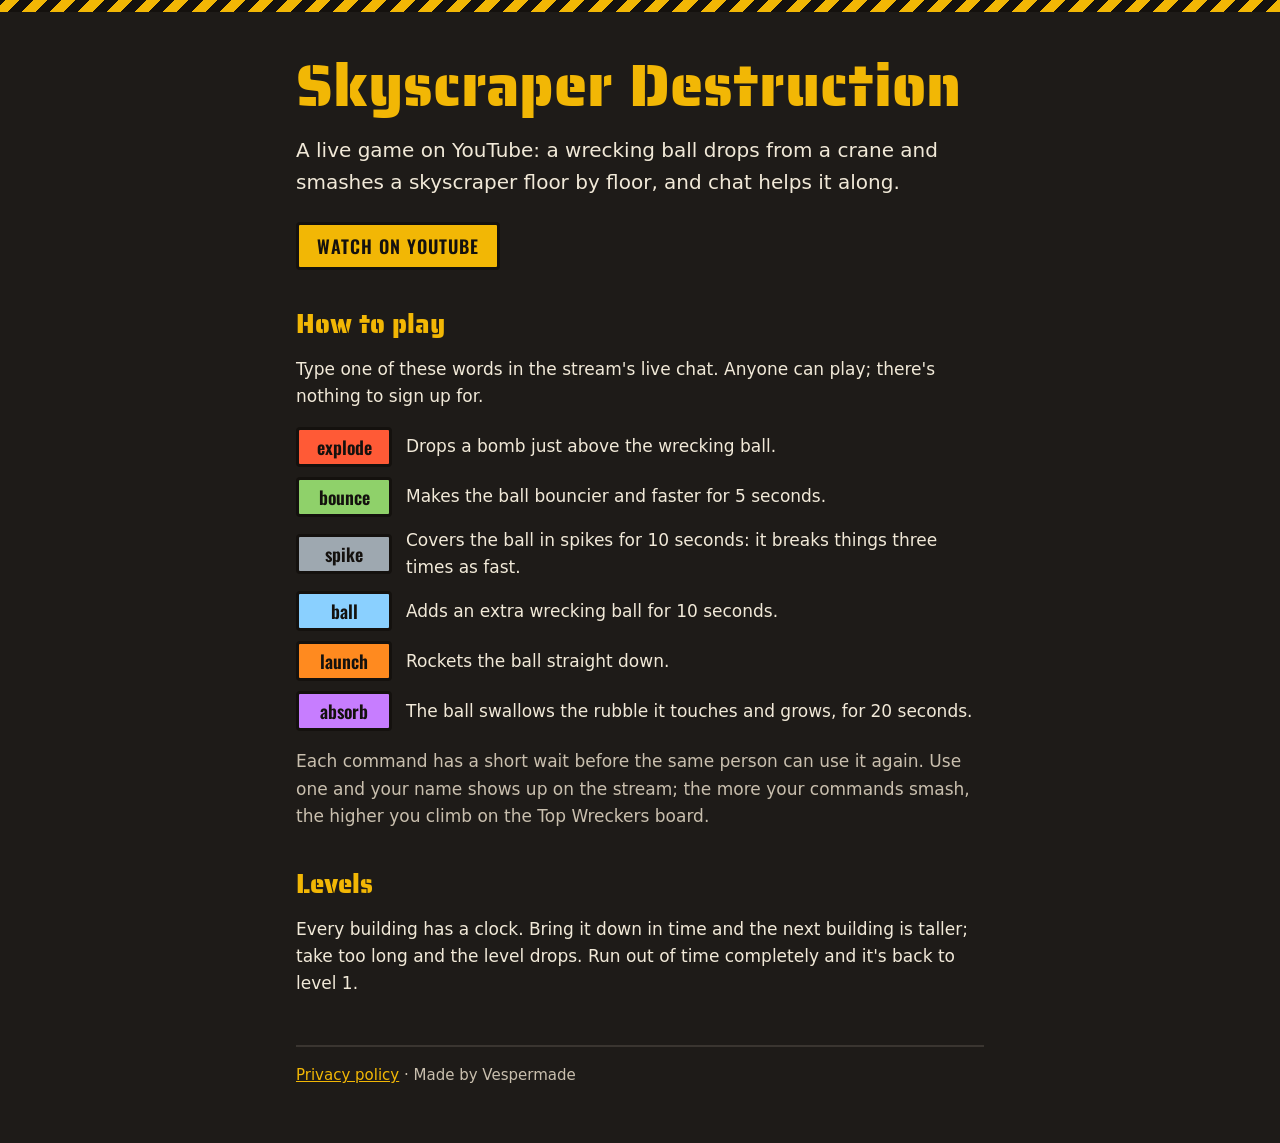
==== skyscraper-destruction/index.html @ a55b45b9 "Skyscraper Destruction: home page and privacy policy The privacy policy is the one the Google sign-i" ====
<!doctype html>
<html lang="en">
<head>
<meta charset="utf-8">
<meta name="viewport" content="width=device-width, initial-scale=1">
<title>Skyscraper Destruction</title>
<meta name="description" content="A live game on YouTube where a wrecking ball smashes a skyscraper floor by floor, and chat helps.">
<link rel="preconnect" href="https://fonts.googleapis.com">
<link href="https://fonts.googleapis.com/css2?family=Oswald:wght@600&family=Saira+Stencil+One&display=swap" rel="stylesheet">
<link rel="stylesheet" href="/assets/site.css">
</head>
<body>
<div class="stripe"></div>
<main>
  <h1>Skyscraper Destruction</h1>
  <p class="lead">A live game on YouTube: a wrecking ball drops from a crane and smashes a skyscraper floor by floor, and chat helps it along.</p>
  <p><a class="button" href="https://www.youtube.com/@WreckingBallGame">Watch on YouTube</a></p>

  <h2>How to play</h2>
  <p>Type one of these words in the stream's live chat. Anyone can play; there's nothing to sign up for.</p>
  <ul class="commands">
    <li><span class="chip explode">explode</span><span>Drops a bomb just above the wrecking ball.</span></li>
    <li><span class="chip bounce">bounce</span><span>Makes the ball bouncier and faster for 5 seconds.</span></li>
    <li><span class="chip spike">spike</span><span>Covers the ball in spikes for 10 seconds: it breaks things three times as fast.</span></li>
    <li><span class="chip ball">ball</span><span>Adds an extra wrecking ball for 10 seconds.</span></li>
    <li><span class="chip launch">launch</span><span>Rockets the ball straight down.</span></li>
    <li><span class="chip absorb">absorb</span><span>The ball swallows the rubble it touches and grows, for 20 seconds.</span></li>
  </ul>
  <p class="muted">Each command has a short wait before the same person can use it again. Use one and your name shows up on the stream; the more your commands smash, the higher you climb on the Top Wreckers board.</p>

  <h2>Levels</h2>
  <p>Every building has a clock. Bring it down in time and the next building is taller; take too long and the level drops. Run out of time completely and it's back to level 1.</p>

  <footer>
    <a href="/skyscraper-destruction/privacy.html">Privacy policy</a> · Made by Vespermade
  </footer>
</main>
</body>
</html>
---- assets/site.css ----
/* Shared look: the stream's HUD board (dark board, cream text, yellow stencil). */
:root {
  --board: #1e1b18;
  --panel: #2a2622;
  --line: #3a3530;
  --cream: #f1e9d8;
  --label: #c9bfae;
  --yellow: #f2b705;
  --ink: #14110e;
}
* { box-sizing: border-box; }
html { background: var(--board); }
body {
  margin: 0;
  background: var(--board);
  color: var(--cream);
  font: 17px/1.6 system-ui, -apple-system, "Segoe UI", sans-serif;
}
a { color: var(--yellow); }
a:hover { color: #ffd34d; }
.stripe {
  height: 12px;
  background: repeating-linear-gradient(-45deg, var(--yellow) 0 10px, var(--ink) 10px 20px);
}
main { max-width: 720px; margin: 0 auto; padding: 40px 16px 56px; overflow-wrap: anywhere; }
h1, h2 { font-family: "Saira Stencil One", "Oswald", sans-serif; font-weight: 400; color: var(--yellow); line-height: 1.1; }
h1 { font-size: clamp(36px, 9vw, 60px); margin: 0 0 16px; }
h2 { font-size: 26px; margin: 40px 0 12px; }
.lead { font-size: 20px; color: var(--cream); margin: 0 0 24px; }
.muted { color: var(--label); }
.button {
  display: inline-block;
  font: 600 18px/1 "Oswald", sans-serif;
  letter-spacing: 1px;
  text-transform: uppercase;
  text-decoration: none;
  color: var(--ink);
  background: var(--yellow);
  border: 3px solid var(--ink);
  border-radius: 4px;
  padding: 12px 18px;
}
.button:hover { color: var(--ink); background: #ffd34d; }
.commands { list-style: none; padding: 0; margin: 0; display: grid; gap: 10px; }
.commands li { display: flex; gap: 14px; align-items: center; }
.chip {
  flex: 0 0 96px;
  text-align: center;
  font: 600 18px/1 "Oswald", sans-serif;
  color: var(--ink);
  border: 3px solid var(--ink);
  border-radius: 4px;
  padding: 8px 0;
}
.explode { background: #ff5a36; }
.bounce { background: #8fd16a; }
.spike { background: #9ea8b0; }
.ball { background: #8ad0ff; }
.launch { background: #ff8a1f; }
.absorb { background: #c77dff; }
footer { border-top: 2px solid var(--line); margin-top: 48px; padding-top: 16px; font-size: 15px; color: var(--label); }
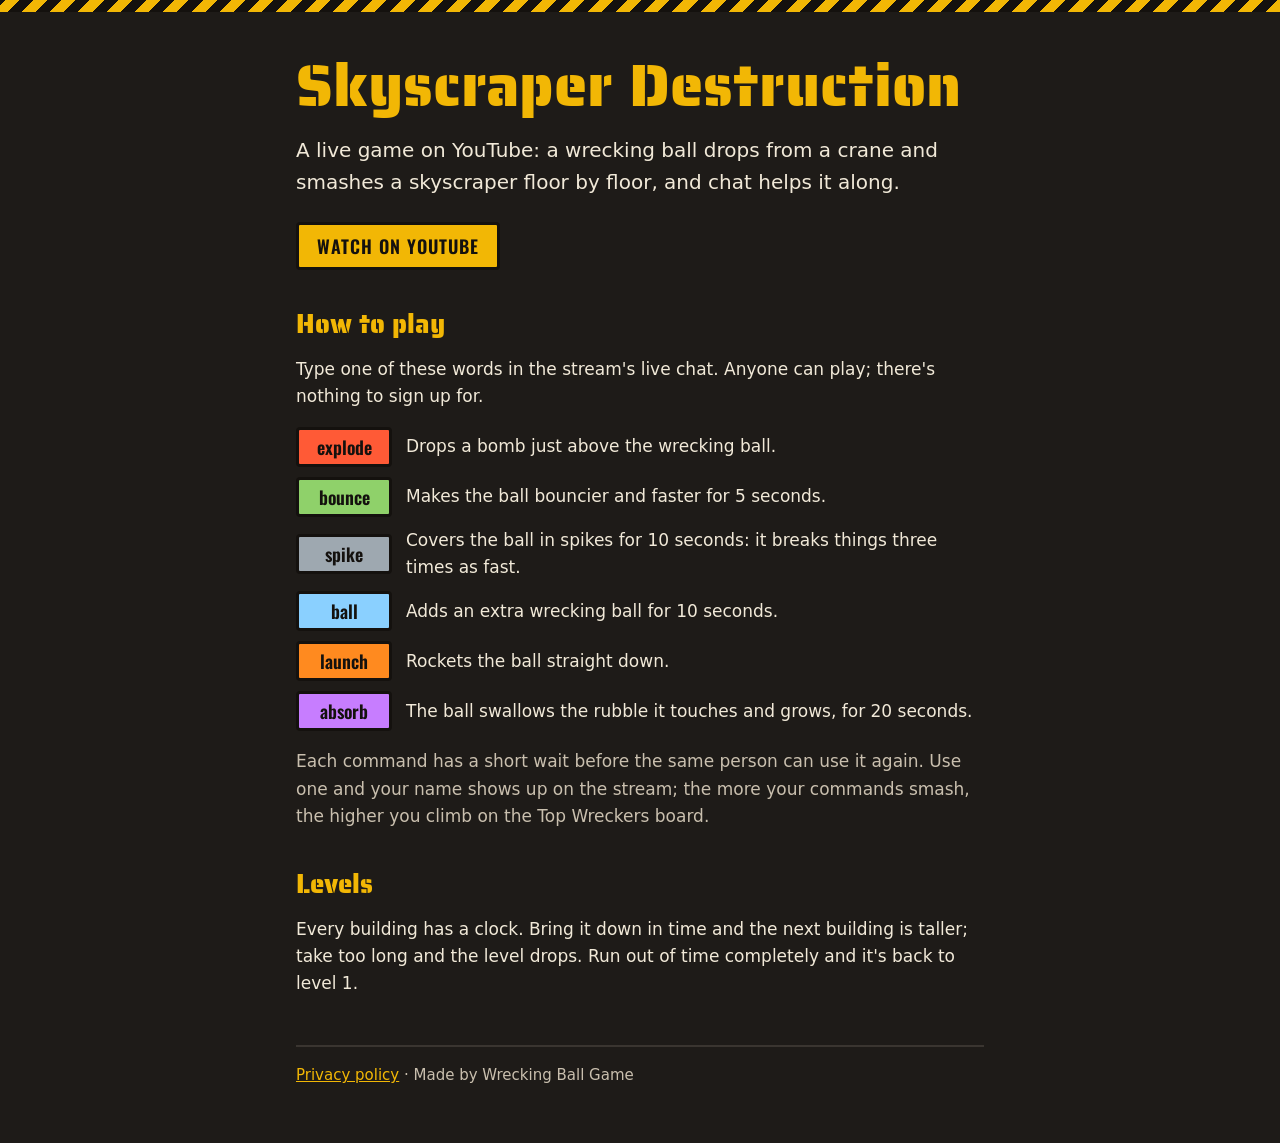
==== commit b90c2d2b: "Credit the channel (Wrecking Ball Game) instead of Vespermade Co-Authored-By: Claude Opus 5.5 <norep" ====
--- a/skyscraper-destruction/index.html
+++ b/skyscraper-destruction/index.html
@@ -32,7 +32,7 @@
   <p>Every building has a clock. Bring it down in time and the next building is taller; take too long and the level drops. Run out of time completely and it's back to level 1.</p>
 
   <footer>
-    <a href="/skyscraper-destruction/privacy.html">Privacy policy</a> · Made by Vespermade
+    <a href="/skyscraper-destruction/privacy.html">Privacy policy</a> · Made by Wrecking Ball Game
   </footer>
 </main>
 </body>
